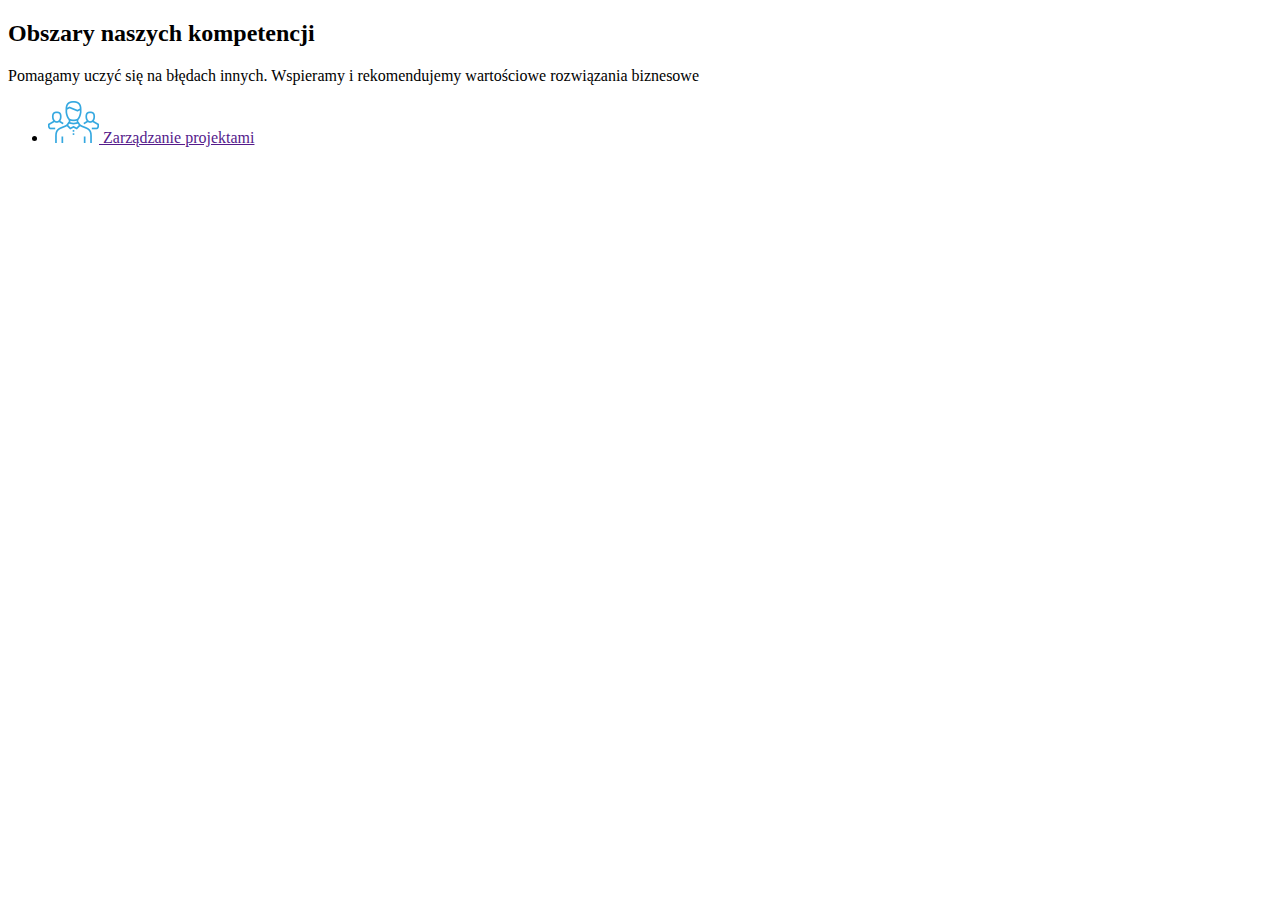
==== index.html @ 122dd354 "initial commit with most of the assets" ====
<!DOCTYPE html>
<html lang="en">
<head>
    <meta charset="UTF-8">
    <meta http-equiv="X-UA-Compatible" content="IE=edge">
    <meta name="viewport" content="width=device-width, initial-scale=1.0">
    <title>Just Idea Task</title>
    <link rel="stylesheet" href="css/main.min.css">
</head>
<body>
<section class="competences">
 <h2 class="competences__header">Obszary naszych kompetencji</h2>
 <p class="competences__sideHeader">Pomagamy uczyć się na błędach innych. Wspieramy i rekomendujemy wartościowe rozwiązania biznesowe</p>

 <div class="competences__gearWheelContainer">
     <ul class="competences__competencesList">
         <li class="competences__competence">
             <a href="" class="competences__link">
                <img src="assets/management.svg" alt="">
                Zarządzanie projektami
             </a>


         </li>
     </ul>
 </div>

</section>
</body>
</html>

<!--


    elipsa border d9dfe4
    elipsa inside f4f7f9
    hind, roboto,
 -->
---- css/main.min.css ----
/* No CSS *//*# sourceMappingURL=main.min.css.map */
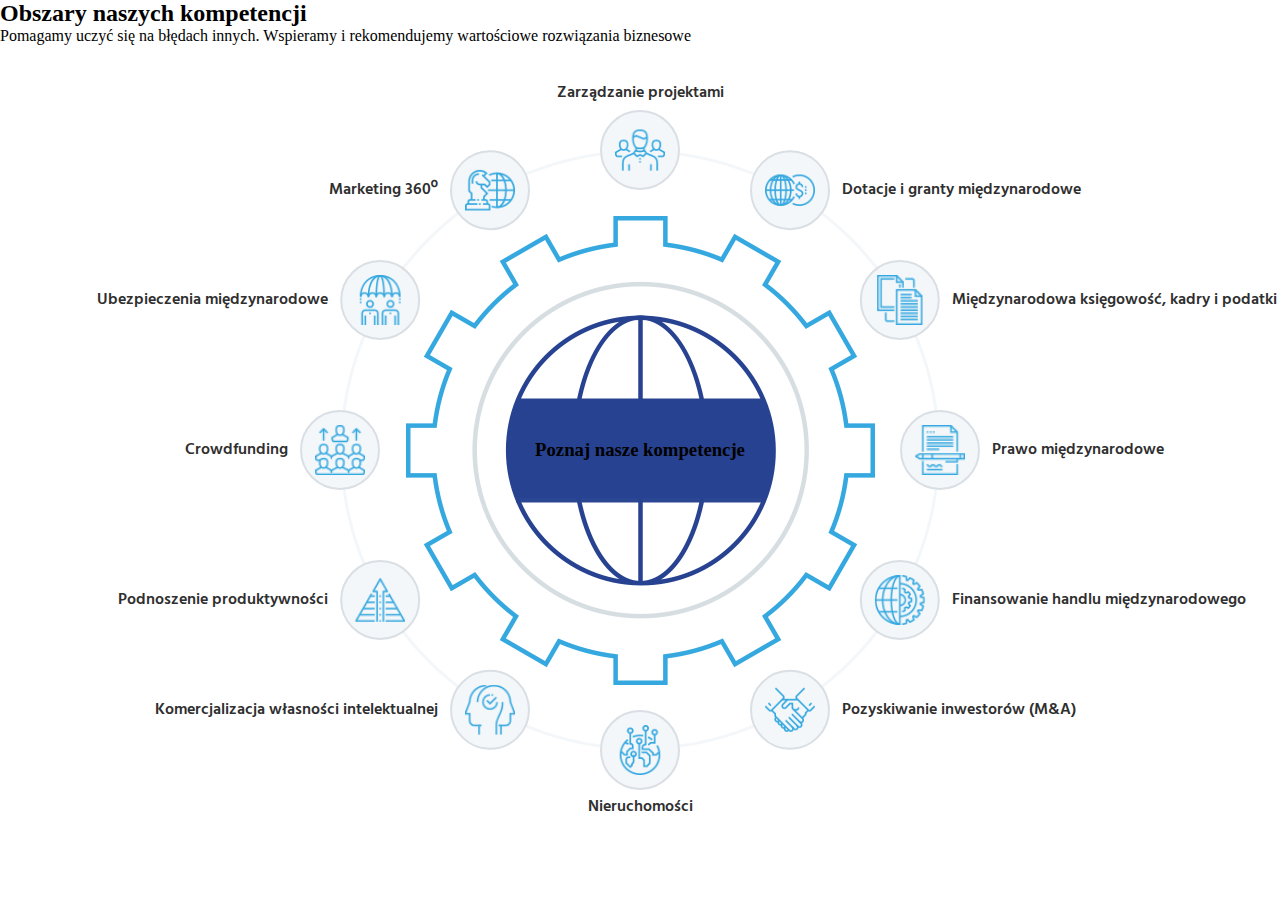
==== commit 3b5f940f: "gearwheel mixin works correct" ====
--- a/index.html
+++ b/index.html
@@ -6,6 +6,8 @@
     <meta name="viewport" content="width=device-width, initial-scale=1.0">
     <title>Just Idea Task</title>
     <link rel="stylesheet" href="css/main.min.css">
+    <link rel="preconnect" href="https://fonts.gstatic.com">
+    <link href="https://fonts.googleapis.com/css2?family=Hind:wght@600&family=Roboto:ital@1&display=swap" rel="stylesheet">
 </head>
 <body>
 <section class="competences">
@@ -13,26 +15,84 @@
  <p class="competences__sideHeader">Pomagamy uczyć się na błędach innych. Wspieramy i rekomendujemy wartościowe rozwiązania biznesowe</p>
 
  <div class="competences__gearWheelContainer">
+     <h3 class="competences__insideHeader">Poznaj nasze kompetencje</h3>
      <ul class="competences__competencesList">
-         <li class="competences__competence">
+
+         <li class="competences__competence competences__competence--1">
              <a href="" class="competences__link">
-                <img src="assets/management.svg" alt="">
-                Zarządzanie projektami
-             </a>
-
-
+               <div class="competences__iconCircle"> <img src="assets/laws.svg" alt=""></div>
+               <p class='competences__linkText' >Prawo międzynarodowe</p>
+            </a>
          </li>
+         <li class="competences__competence competences__competence--2">
+             <a href="" class="competences__link">
+              <div class="competences__iconCircle">  <img src="assets/financing.svg" alt=""></div>
+              <p class='competences__linkText' >Finansowanie handlu międzynarodowego</p>
+            </a>
+         </li>
+         <li class="competences__competence competences__competence--3">
+             <a href="" class="competences__link">
+               <div class="competences__iconCircle"> <img src="assets/investors.svg" alt=""></div>
+               <p class='competences__linkText' >Pozyskiwanie inwestorów (M&A)</p>
+            </a>
+         </li>
+         <li class="competences__competence competences__competence--4">
+             <a href="" class="competences__link">
+               <div class="competences__iconCircle"> <img src="assets/realEstate.svg" alt=""></div>
+               <p class='competences__linkText' >Nieruchomości</p>
+            </a>
+         </li>
+         <li class="competences__competence competences__competence--5">
+             <a href="" class="competences__link">
+               <div class="competences__iconCircle"> <img src="assets/intelectualProperty.svg" alt=""></div>
+               <p class='competences__linkText' >Komercjalizacja własności intelektualnej</p>
+            </a>
+         </li>
+         <li class="competences__competence competences__competence--6">
+             <a href="" class="competences__link">
+               <div class="competences__iconCircle"> <img src="assets/productivity.svg" alt=""></div>
+               <p class='competences__linkText' >Podnoszenie produktywności</p>
+            </a>
+         </li>
+         <li class="competences__competence competences__competence--7">
+             <a href="" class="competences__link">
+               <div class="competences__iconCircle"> <img src="assets/crowdfundin.svg" alt=""></div>
+               <p class='competences__linkText' >Crowdfunding</p>
+            </a>
+         </li>
+         <li class="competences__competence competences__competence--8">
+             <a href="" class="competences__link">
+               <div class="competences__iconCircle"> <img src="assets/insurances.svg" alt=""></div>
+               <p class='competences__linkText' >Ubezpieczenia międzynarodowe</p>
+            </a>
+         </li>
+         <li class="competences__competence competences__competence--9">
+             <a href="" class="competences__link">
+               <div class="competences__iconCircle"> <img src="assets/marketing.svg" alt=""></div>
+               <p class='competences__linkText' >Marketing 360º</p>
+            </a>
+         </li>
+         <li class="competences__competence competences__competence--10">
+            <a href="" class="competences__link">
+               <div class="competences__iconCircle">  <img src="assets/management.svg" alt=""></div>
+               <p class='competences__linkText' >Zarządzanie projektami</p>
+           </a>
+        </li>
+        <li class="competences__competence competences__competence--11">
+            <a href="" class="competences__link">
+              <div class="competences__iconCircle"> <img src="assets/grants.svg" alt=""></div>
+              <p class='competences__linkText' >Dotacje i granty międzynarodowe</p>
+           </a>
+        </li>
+        <li class="competences__competence competences__competence--12">
+            <a href="" class="competences__link">
+              <div class="competences__iconCircle"> <img src="assets/bookkeeping.svg" alt=""></div>
+              <p class='competences__linkText' >Międzynarodowa księgowość, kadry i podatki</p>
+           </a>
+        </li>
      </ul>
  </div>
-
 </section>
 </body>
 </html>
 
-<!--
-
-
-    elipsa border d9dfe4
-    elipsa inside f4f7f9
-    hind, roboto,
- -->--- a/css/main.min.css
+++ b/css/main.min.css
@@ -1 +1,2 @@
-/* No CSS *//*# sourceMappingURL=main.min.css.map */+*,*::after,*::before{-webkit-box-sizing:border-box;box-sizing:border-box;margin:0;padding:0;border:0}body{width:100vw}section{width:100%}.competences{position:relative;height:100vh}.competences__gearWheelContainer{background-image:url("/assets/gearwheel.svg");background-repeat:no-repeat;background-position:center;position:absolute;top:50%;left:50%;-webkit-transform:translate(-50%, -50%);transform:translate(-50%, -50%);height:600px;width:600px}.competences__gearWheelContainer>*{position:absolute;top:50%;left:50%;-webkit-transform:translate(-50%, -50%);transform:translate(-50%, -50%)}.competences__competencesList{border-radius:50%;list-style-type:none;position:relative;width:600px;height:600px;padding:0;border-radius:50%;list-style:none;border:3px solid #f4f7f9}.competences__competencesList>.competences__competence{display:block;position:absolute;top:50%;left:50%;width:80px;height:80px;margin:-40px}.competences__competencesList>.competences__competence--1{-webkit-transform:rotate(0deg) translate(300px) rotate(0deg);transform:rotate(0deg) translate(300px) rotate(0deg)}.competences__competencesList>.competences__competence--2{-webkit-transform:rotate(30deg) translate(300px) rotate(-30deg);transform:rotate(30deg) translate(300px) rotate(-30deg)}.competences__competencesList>.competences__competence--3{-webkit-transform:rotate(60deg) translate(300px) rotate(-60deg);transform:rotate(60deg) translate(300px) rotate(-60deg)}.competences__competencesList>.competences__competence--4{-webkit-transform:rotate(90deg) translate(300px) rotate(-90deg);transform:rotate(90deg) translate(300px) rotate(-90deg)}.competences__competencesList>.competences__competence--5{-webkit-transform:rotate(120deg) translate(300px) rotate(-120deg);transform:rotate(120deg) translate(300px) rotate(-120deg)}.competences__competencesList>.competences__competence--6{-webkit-transform:rotate(150deg) translate(300px) rotate(-150deg);transform:rotate(150deg) translate(300px) rotate(-150deg)}.competences__competencesList>.competences__competence--7{-webkit-transform:rotate(180deg) translate(300px) rotate(-180deg);transform:rotate(180deg) translate(300px) rotate(-180deg)}.competences__competencesList>.competences__competence--8{-webkit-transform:rotate(210deg) translate(300px) rotate(-210deg);transform:rotate(210deg) translate(300px) rotate(-210deg)}.competences__competencesList>.competences__competence--9{-webkit-transform:rotate(240deg) translate(300px) rotate(-240deg);transform:rotate(240deg) translate(300px) rotate(-240deg)}.competences__competencesList>.competences__competence--10{-webkit-transform:rotate(270deg) translate(300px) rotate(-270deg);transform:rotate(270deg) translate(300px) rotate(-270deg)}.competences__competencesList>.competences__competence--11{-webkit-transform:rotate(300deg) translate(300px) rotate(-300deg);transform:rotate(300deg) translate(300px) rotate(-300deg)}.competences__competencesList>.competences__competence--12{-webkit-transform:rotate(330deg) translate(300px) rotate(-330deg);transform:rotate(330deg) translate(300px) rotate(-330deg)}.competences__competencesList li{display:block;-webkit-transition:0.15s;transition:0.15s}.competences__competence--10>a>p{position:absolute;top:-30px;width:200px;left:50%;-webkit-transform:translateX(-50%);transform:translateX(-50%);text-align:center}.competences__competence--11>a>p,.competences__competence--12>a>p,.competences__competence--1>a>p,.competences__competence--2>a>p,.competences__competence--3>a>p{position:absolute;top:50%;-webkit-transform:translate(100%, -50%);transform:translate(100%, -50%);right:-15%;width:500px;text-align:left}.competences__competence--4>a>p{position:absolute;bottom:-30px;width:200px;left:50%;-webkit-transform:translateX(-50%);transform:translateX(-50%);text-align:center}.competences__competence--5>a>p,.competences__competence--6>a>p,.competences__competence--7>a>p,.competences__competence--8>a>p,.competences__competence--9>a>p{position:absolute;top:50%;-webkit-transform:translate(-100%, -50%);transform:translate(-100%, -50%);left:-15%;width:500px;text-align:right}.competences__link{position:relative;display:block;text-decoration:none}.competences__link>p{font-family:"Hind", sans-serif;font-weight:600;color:#2f2f2f}.competences__iconCircle{-ms-flex-negative:0;flex-shrink:0;background-color:#f4f7f9;border:2px solid #d9dfe4;border-radius:50%;height:80px;width:80px;display:-webkit-box;display:-ms-flexbox;display:flex;-webkit-box-pack:center;-ms-flex-pack:center;justify-content:center;-webkit-box-align:center;-ms-flex-align:center;align-items:center}.competences__iconCircle>img{width:65%;height:65%}
+/*# sourceMappingURL=main.min.css.map */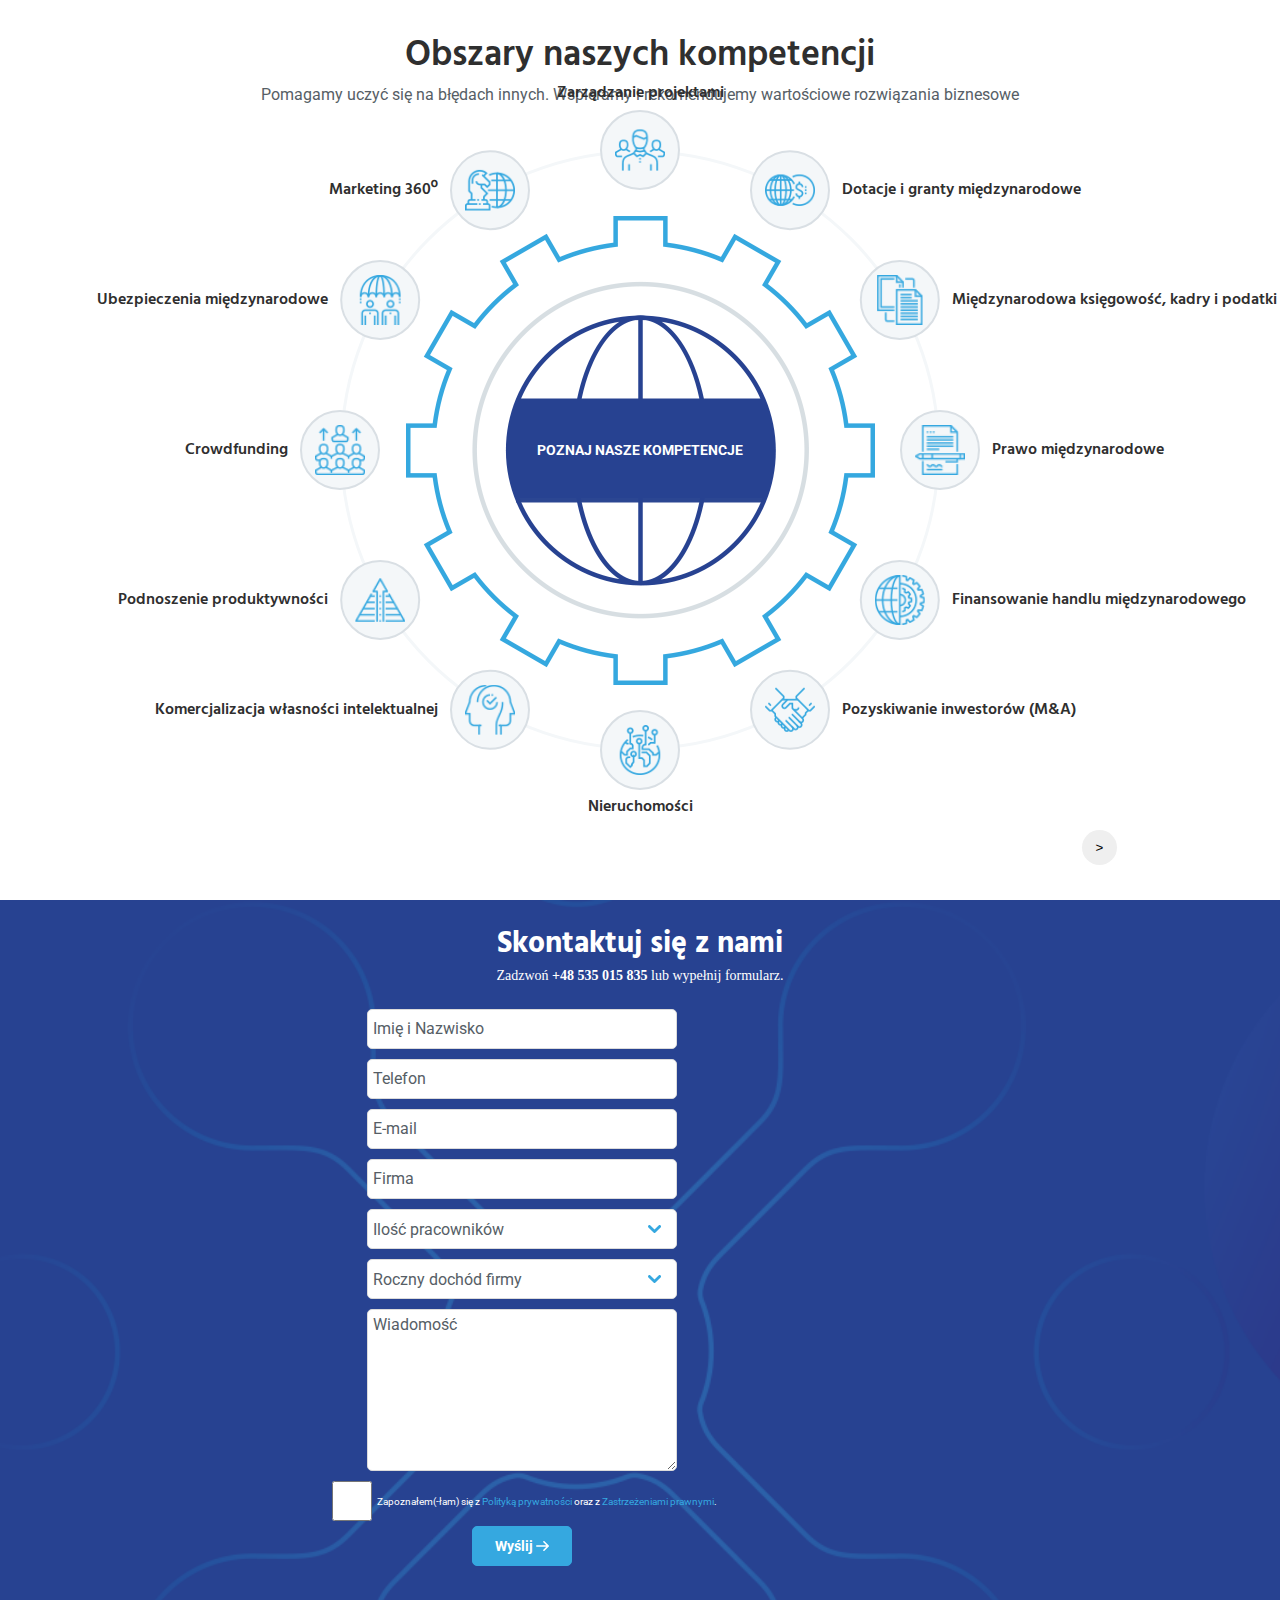
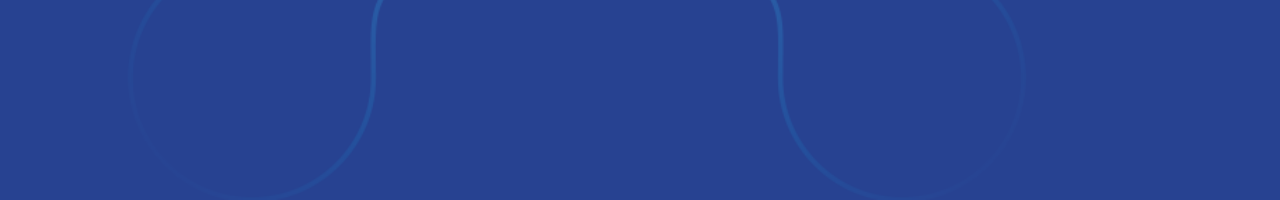
==== commit 06f7a7a0: "form html and first styles" ====
--- a/index.html
+++ b/index.html
@@ -7,7 +7,7 @@
     <title>Just Idea Task</title>
     <link rel="stylesheet" href="css/main.min.css">
     <link rel="preconnect" href="https://fonts.gstatic.com">
-    <link href="https://fonts.googleapis.com/css2?family=Hind:wght@600&family=Roboto:ital@1&display=swap" rel="stylesheet">
+    <link href="https://fonts.googleapis.com/css2?family=Hind:wght@600&family=Roboto:wght@400;700&display=swap" rel="stylesheet">
 </head>
 <body>
 <section class="competences">
@@ -92,7 +92,57 @@
         </li>
      </ul>
  </div>
+ <button class="competences__spinBtn">
+    >
+ </button>
 </section>
+<section class="contact">
+    <h2 class="contact__header">Skontaktuj się z nami</h2>
+    <p class="contact__sideHeader">Zadzwoń <span>+48 535 015 835</span> lub wypełnij formularz.</p>
+    <form action="submit" class="contact__form">
+        <div class="contact__formField">
+            <label for="name"></label>
+            <input type="text" id='name' name='name' placeholder='Imię i Nazwisko'>
+        </div>
+        <div class="contact__formField">
+            <label for="number"></label>
+            <input type="tel" id='number' name='number' placeholder='Telefon'>
+        </div>
+        <div class="contact__formField">
+            <label for="email"></label>
+            <input type="email" id='email' name='email' placeholder='E-mail'>
+        </div>
+        <div class="contact__formField">
+            <label for="company"></label>
+            <input type="text" id='company' name='company' placeholder='Firma'>
+        </div>
+        <div class="contact__formField">
+            <label for="workers"></label>
+           <select name="workers" id="workers" >
+            <option value="" disabled selected>Ilość pracowników</option>
+               <option value="1">1</option>
+           </select>
+        </div>
+        <div class="contact__formField">
+            <label for="income"></label>
+            <select name="income" id="income" >
+                <option value="" disabled selected>Roczny dochód firmy</option>
+                <option value="100000">100 000tys</option>
+            </select>
+        </div>
+        <div class="contact__formField">
+            <label for="message"></label>
+            <textarea name="message" id="message" cols="30" rows="10" placeholder="Wiadomość"></textarea>
+        </div>
+        <div class="contact__formField">
+            <input name='rules' id='rules' type="checkbox" class="contact__checkbox">
+            <label class='contact__checkboxLabel'for="rules">Zapoznałem(-łam) się z <a href="#" class="contact__link">Polityką prywatności</a> oraz z <a href="#" class="contact__link">Zastrzeżeniami prawnymi</a>.</label>
+        </div>
+        <button class="contact__btn">Wyślij <img src="/assets/arrow.svg" alt=""></button>
+    </form>
+
+</section>
+<script src="main.js"></script>
 </body>
 </html>
 
--- a/css/main.min.css
+++ b/css/main.min.css
@@ -1,2 +1,2 @@
-*,*::after,*::before{-webkit-box-sizing:border-box;box-sizing:border-box;margin:0;padding:0;border:0}body{width:100vw}section{width:100%}.competences{position:relative;height:100vh}.competences__gearWheelContainer{background-image:url("/assets/gearwheel.svg");background-repeat:no-repeat;background-position:center;position:absolute;top:50%;left:50%;-webkit-transform:translate(-50%, -50%);transform:translate(-50%, -50%);height:600px;width:600px}.competences__gearWheelContainer>*{position:absolute;top:50%;left:50%;-webkit-transform:translate(-50%, -50%);transform:translate(-50%, -50%)}.competences__competencesList{border-radius:50%;list-style-type:none;position:relative;width:600px;height:600px;padding:0;border-radius:50%;list-style:none;border:3px solid #f4f7f9}.competences__competencesList>.competences__competence{display:block;position:absolute;top:50%;left:50%;width:80px;height:80px;margin:-40px}.competences__competencesList>.competences__competence--1{-webkit-transform:rotate(0deg) translate(300px) rotate(0deg);transform:rotate(0deg) translate(300px) rotate(0deg)}.competences__competencesList>.competences__competence--2{-webkit-transform:rotate(30deg) translate(300px) rotate(-30deg);transform:rotate(30deg) translate(300px) rotate(-30deg)}.competences__competencesList>.competences__competence--3{-webkit-transform:rotate(60deg) translate(300px) rotate(-60deg);transform:rotate(60deg) translate(300px) rotate(-60deg)}.competences__competencesList>.competences__competence--4{-webkit-transform:rotate(90deg) translate(300px) rotate(-90deg);transform:rotate(90deg) translate(300px) rotate(-90deg)}.competences__competencesList>.competences__competence--5{-webkit-transform:rotate(120deg) translate(300px) rotate(-120deg);transform:rotate(120deg) translate(300px) rotate(-120deg)}.competences__competencesList>.competences__competence--6{-webkit-transform:rotate(150deg) translate(300px) rotate(-150deg);transform:rotate(150deg) translate(300px) rotate(-150deg)}.competences__competencesList>.competences__competence--7{-webkit-transform:rotate(180deg) translate(300px) rotate(-180deg);transform:rotate(180deg) translate(300px) rotate(-180deg)}.competences__competencesList>.competences__competence--8{-webkit-transform:rotate(210deg) translate(300px) rotate(-210deg);transform:rotate(210deg) translate(300px) rotate(-210deg)}.competences__competencesList>.competences__competence--9{-webkit-transform:rotate(240deg) translate(300px) rotate(-240deg);transform:rotate(240deg) translate(300px) rotate(-240deg)}.competences__competencesList>.competences__competence--10{-webkit-transform:rotate(270deg) translate(300px) rotate(-270deg);transform:rotate(270deg) translate(300px) rotate(-270deg)}.competences__competencesList>.competences__competence--11{-webkit-transform:rotate(300deg) translate(300px) rotate(-300deg);transform:rotate(300deg) translate(300px) rotate(-300deg)}.competences__competencesList>.competences__competence--12{-webkit-transform:rotate(330deg) translate(300px) rotate(-330deg);transform:rotate(330deg) translate(300px) rotate(-330deg)}.competences__competencesList li{display:block;-webkit-transition:0.15s;transition:0.15s}.competences__competence--10>a>p{position:absolute;top:-30px;width:200px;left:50%;-webkit-transform:translateX(-50%);transform:translateX(-50%);text-align:center}.competences__competence--11>a>p,.competences__competence--12>a>p,.competences__competence--1>a>p,.competences__competence--2>a>p,.competences__competence--3>a>p{position:absolute;top:50%;-webkit-transform:translate(100%, -50%);transform:translate(100%, -50%);right:-15%;width:500px;text-align:left}.competences__competence--4>a>p{position:absolute;bottom:-30px;width:200px;left:50%;-webkit-transform:translateX(-50%);transform:translateX(-50%);text-align:center}.competences__competence--5>a>p,.competences__competence--6>a>p,.competences__competence--7>a>p,.competences__competence--8>a>p,.competences__competence--9>a>p{position:absolute;top:50%;-webkit-transform:translate(-100%, -50%);transform:translate(-100%, -50%);left:-15%;width:500px;text-align:right}.competences__link{position:relative;display:block;text-decoration:none}.competences__link>p{font-family:"Hind", sans-serif;font-weight:600;color:#2f2f2f}.competences__iconCircle{-ms-flex-negative:0;flex-shrink:0;background-color:#f4f7f9;border:2px solid #d9dfe4;border-radius:50%;height:80px;width:80px;display:-webkit-box;display:-ms-flexbox;display:flex;-webkit-box-pack:center;-ms-flex-pack:center;justify-content:center;-webkit-box-align:center;-ms-flex-align:center;align-items:center}.competences__iconCircle>img{width:65%;height:65%}
+*,*::after,*::before{-webkit-box-sizing:border-box;box-sizing:border-box;margin:0;padding:0;border:0}body{width:100vw}section{width:100%}.contact{min-height:100vh;width:100vw;background-image:url("/assets/bg.png");background-position:center;background-repeat:no-repeat;background-size:auto 100%;padding:20px 10px}.contact__header{text-align:center;font-family:"Hind", sans-serif;font-size:30px;color:#fff}.contact__sideHeader{color:white;text-align:center;font-size:14px;margin-bottom:20px}.contact__sideHeader span{font-weight:700}.contact__form{width:100%;max-width:1024px;display:-webkit-box;display:-ms-flexbox;display:flex;-webkit-box-orient:vertical;-webkit-box-direction:normal;-ms-flex-direction:column;flex-direction:column;-webkit-box-align:center;-ms-flex-align:center;align-items:center;-webkit-box-pack:center;-ms-flex-pack:center;justify-content:center}.contact__formField{display:-webkit-box;display:-ms-flexbox;display:flex;-webkit-box-align:center;-ms-flex-align:center;align-items:center;-webkit-box-pack:center;-ms-flex-pack:center;justify-content:center;width:90%;padding:5px 0}.contact__formField input,.contact__formField select,.contact__formField textarea{border:1px solid #dbdbdb;border-radius:5px;width:310px;padding:5px}.contact__formField input::-webkit-input-placeholder,.contact__formField select::-webkit-input-placeholder,.contact__formField textarea::-webkit-input-placeholder{font-family:"Roboto", sans-serif;font-size:16px;color:#565e66;opacity:1}.contact__formField input:-ms-input-placeholder,.contact__formField select:-ms-input-placeholder,.contact__formField textarea:-ms-input-placeholder{font-family:"Roboto", sans-serif;font-size:16px;color:#565e66;opacity:1}.contact__formField input::-ms-input-placeholder,.contact__formField select::-ms-input-placeholder,.contact__formField textarea::-ms-input-placeholder{font-family:"Roboto", sans-serif;font-size:16px;color:#565e66;opacity:1}.contact__formField input::placeholder,.contact__formField select::placeholder,.contact__formField textarea::placeholder{font-family:"Roboto", sans-serif;font-size:16px;color:#565e66;opacity:1}.contact__formField input,.contact__formField select{height:40px}.contact__formField select{background:url("/assets/selectArrow.svg") 95% 50% no-repeat,#fff;-webkit-appearance:none;font-family:"Roboto", sans-serif;font-size:16px;color:#565e66}.contact__checkbox{border-radius:5px;border:none;width:50px !important}.contact__checkboxLabel{font-family:"Roboto", sans-serif;font-size:10px;color:#fff}.contact__link{color:#35a8e0;font-family:"Roboto", sans-serif;font-size:10px;text-decoration:none}.contact__btn{background-color:#35a8e0;color:#fff;font-family:"Roboto", sans-serif;font-size:14px;font-weight:700;width:100px;height:40px;border:#35a8e0 solid 1px;border-radius:5px}.competences{position:relative;height:100vh;padding:3vh 0;margin:0 auto;width:1024px}.competences__header{font-family:"Hind", sans-serif;font-weight:600;font-size:36px;color:#2f2f2f;text-align:center;width:100%}.competences__sideHeader{font-family:"Roboto", sans-serif;font-size:16px;color:#565e66;text-align:center;width:100%}.competences__gearWheelContainer{background-image:url("/assets/gearwheel.svg");background-repeat:no-repeat;background-position:center;position:absolute;top:50%;left:50%;-webkit-transform:translate(-50%, -50%);transform:translate(-50%, -50%);height:600px;width:600px}.competences__gearWheelContainer>*{position:absolute;top:50%;left:50%;-webkit-transform:translate(-50%, -50%);transform:translate(-50%, -50%)}.competences__insideHeader{color:#fff;font-family:"Roboto", sans-serif;font-weight:bold;text-transform:uppercase;font-size:14px}.competences__competencesList{border-radius:50%;list-style-type:none;position:relative;width:600px;height:600px;padding:0;border-radius:50%;list-style:none;border:3px solid #f4f7f9}.competences__competencesList>.competences__competence{display:block;position:absolute;top:50%;left:50%;width:80px;height:80px;margin:-40px}.competences__competencesList>.competences__competence--1{-webkit-transform:rotate(0deg) translate(300px) rotate(0deg);transform:rotate(0deg) translate(300px) rotate(0deg)}.competences__competencesList>.competences__competence--2{-webkit-transform:rotate(30deg) translate(300px) rotate(-30deg);transform:rotate(30deg) translate(300px) rotate(-30deg)}.competences__competencesList>.competences__competence--3{-webkit-transform:rotate(60deg) translate(300px) rotate(-60deg);transform:rotate(60deg) translate(300px) rotate(-60deg)}.competences__competencesList>.competences__competence--4{-webkit-transform:rotate(90deg) translate(300px) rotate(-90deg);transform:rotate(90deg) translate(300px) rotate(-90deg)}.competences__competencesList>.competences__competence--5{-webkit-transform:rotate(120deg) translate(300px) rotate(-120deg);transform:rotate(120deg) translate(300px) rotate(-120deg)}.competences__competencesList>.competences__competence--6{-webkit-transform:rotate(150deg) translate(300px) rotate(-150deg);transform:rotate(150deg) translate(300px) rotate(-150deg)}.competences__competencesList>.competences__competence--7{-webkit-transform:rotate(180deg) translate(300px) rotate(-180deg);transform:rotate(180deg) translate(300px) rotate(-180deg)}.competences__competencesList>.competences__competence--8{-webkit-transform:rotate(210deg) translate(300px) rotate(-210deg);transform:rotate(210deg) translate(300px) rotate(-210deg)}.competences__competencesList>.competences__competence--9{-webkit-transform:rotate(240deg) translate(300px) rotate(-240deg);transform:rotate(240deg) translate(300px) rotate(-240deg)}.competences__competencesList>.competences__competence--10{-webkit-transform:rotate(270deg) translate(300px) rotate(-270deg);transform:rotate(270deg) translate(300px) rotate(-270deg)}.competences__competencesList>.competences__competence--11{-webkit-transform:rotate(300deg) translate(300px) rotate(-300deg);transform:rotate(300deg) translate(300px) rotate(-300deg)}.competences__competencesList>.competences__competence--12{-webkit-transform:rotate(330deg) translate(300px) rotate(-330deg);transform:rotate(330deg) translate(300px) rotate(-330deg)}.competences__competencesList li{display:block}.competences__competence{font-size:16px;-webkit-transition:0.5s;transition:0.5s}.competences__competence--10>a>p{position:absolute;top:-30px;width:500px;left:50%;-webkit-transform:translateX(-50%);transform:translateX(-50%);text-align:center}.competences__competence--11>a>p,.competences__competence--12>a>p,.competences__competence--1>a>p,.competences__competence--2>a>p,.competences__competence--3>a>p{position:absolute;top:50%;-webkit-transform:translate(100%, -50%);transform:translate(100%, -50%);right:-15%;width:500px;text-align:left}.competences__competence--4>a>p{position:absolute;bottom:-30px;width:500px;left:50%;-webkit-transform:translateX(-50%);transform:translateX(-50%);text-align:center}.competences__competence--5>a>p,.competences__competence--6>a>p,.competences__competence--7>a>p,.competences__competence--8>a>p,.competences__competence--9>a>p{position:absolute;top:50%;-webkit-transform:translate(-100%, -50%);transform:translate(-100%, -50%);left:-15%;width:500px;text-align:right}.competences__competence:hover{-webkit-filter:brightness(0.92);filter:brightness(0.92)}.competences__link{position:relative;display:block;text-decoration:none}.competences__link>p{font-family:"Hind", sans-serif;font-weight:600;color:#2f2f2f}.competences__iconCircle{-ms-flex-negative:0;flex-shrink:0;background-color:#f4f7f9;border:2px solid #d9dfe4;border-radius:50%;height:80px;width:80px;display:-webkit-box;display:-ms-flexbox;display:flex;-webkit-box-pack:center;-ms-flex-pack:center;justify-content:center;-webkit-box-align:center;-ms-flex-align:center;align-items:center}.competences__iconCircle>img{width:65%;height:65%}.competences__spinBtn{position:absolute;bottom:35px;right:35px;height:35px;width:35px;border-radius:50%}
 /*# sourceMappingURL=main.min.css.map */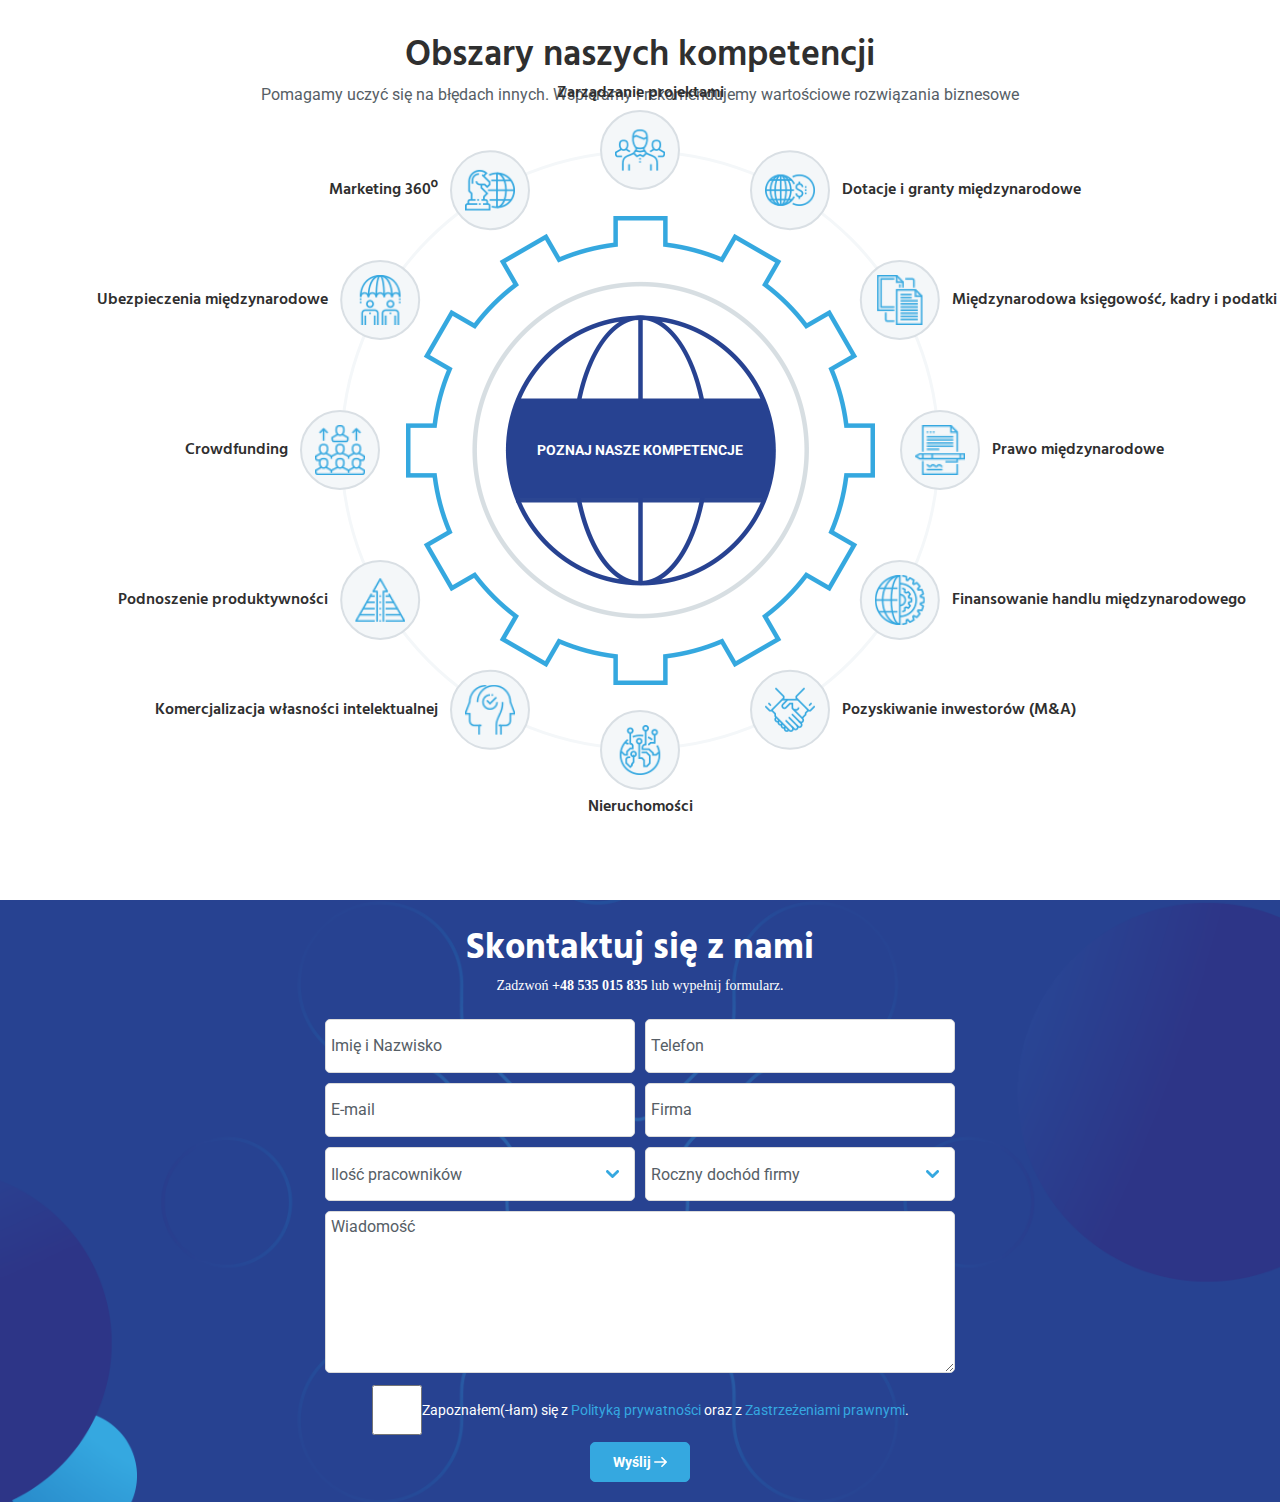
==== commit f43ffcf8: "competences sections comes responsive" ====
--- a/index.html
+++ b/index.html
@@ -92,9 +92,9 @@
         </li>
      </ul>
  </div>
- <button class="competences__spinBtn">
+ <!-- <button class="competences__spinBtn">
     >
- </button>
+ </button> -->
 </section>
 <section class="contact">
     <h2 class="contact__header">Skontaktuj się z nami</h2>
--- a/css/main.min.css
+++ b/css/main.min.css
@@ -1,2 +1,2 @@
-*,*::after,*::before{-webkit-box-sizing:border-box;box-sizing:border-box;margin:0;padding:0;border:0}body{width:100vw}section{width:100%}.contact{min-height:100vh;width:100vw;background-image:url("/assets/bg.png");background-position:center;background-repeat:no-repeat;background-size:auto 100%;padding:20px 10px}.contact__header{text-align:center;font-family:"Hind", sans-serif;font-size:30px;color:#fff}.contact__sideHeader{color:white;text-align:center;font-size:14px;margin-bottom:20px}.contact__sideHeader span{font-weight:700}.contact__form{width:100%;max-width:1024px;display:-webkit-box;display:-ms-flexbox;display:flex;-webkit-box-orient:vertical;-webkit-box-direction:normal;-ms-flex-direction:column;flex-direction:column;-webkit-box-align:center;-ms-flex-align:center;align-items:center;-webkit-box-pack:center;-ms-flex-pack:center;justify-content:center}.contact__formField{display:-webkit-box;display:-ms-flexbox;display:flex;-webkit-box-align:center;-ms-flex-align:center;align-items:center;-webkit-box-pack:center;-ms-flex-pack:center;justify-content:center;width:90%;padding:5px 0}.contact__formField input,.contact__formField select,.contact__formField textarea{border:1px solid #dbdbdb;border-radius:5px;width:310px;padding:5px}.contact__formField input::-webkit-input-placeholder,.contact__formField select::-webkit-input-placeholder,.contact__formField textarea::-webkit-input-placeholder{font-family:"Roboto", sans-serif;font-size:16px;color:#565e66;opacity:1}.contact__formField input:-ms-input-placeholder,.contact__formField select:-ms-input-placeholder,.contact__formField textarea:-ms-input-placeholder{font-family:"Roboto", sans-serif;font-size:16px;color:#565e66;opacity:1}.contact__formField input::-ms-input-placeholder,.contact__formField select::-ms-input-placeholder,.contact__formField textarea::-ms-input-placeholder{font-family:"Roboto", sans-serif;font-size:16px;color:#565e66;opacity:1}.contact__formField input::placeholder,.contact__formField select::placeholder,.contact__formField textarea::placeholder{font-family:"Roboto", sans-serif;font-size:16px;color:#565e66;opacity:1}.contact__formField input,.contact__formField select{height:40px}.contact__formField select{background:url("/assets/selectArrow.svg") 95% 50% no-repeat,#fff;-webkit-appearance:none;font-family:"Roboto", sans-serif;font-size:16px;color:#565e66}.contact__checkbox{border-radius:5px;border:none;width:50px !important}.contact__checkboxLabel{font-family:"Roboto", sans-serif;font-size:10px;color:#fff}.contact__link{color:#35a8e0;font-family:"Roboto", sans-serif;font-size:10px;text-decoration:none}.contact__btn{background-color:#35a8e0;color:#fff;font-family:"Roboto", sans-serif;font-size:14px;font-weight:700;width:100px;height:40px;border:#35a8e0 solid 1px;border-radius:5px}.competences{position:relative;height:100vh;padding:3vh 0;margin:0 auto;width:1024px}.competences__header{font-family:"Hind", sans-serif;font-weight:600;font-size:36px;color:#2f2f2f;text-align:center;width:100%}.competences__sideHeader{font-family:"Roboto", sans-serif;font-size:16px;color:#565e66;text-align:center;width:100%}.competences__gearWheelContainer{background-image:url("/assets/gearwheel.svg");background-repeat:no-repeat;background-position:center;position:absolute;top:50%;left:50%;-webkit-transform:translate(-50%, -50%);transform:translate(-50%, -50%);height:600px;width:600px}.competences__gearWheelContainer>*{position:absolute;top:50%;left:50%;-webkit-transform:translate(-50%, -50%);transform:translate(-50%, -50%)}.competences__insideHeader{color:#fff;font-family:"Roboto", sans-serif;font-weight:bold;text-transform:uppercase;font-size:14px}.competences__competencesList{border-radius:50%;list-style-type:none;position:relative;width:600px;height:600px;padding:0;border-radius:50%;list-style:none;border:3px solid #f4f7f9}.competences__competencesList>.competences__competence{display:block;position:absolute;top:50%;left:50%;width:80px;height:80px;margin:-40px}.competences__competencesList>.competences__competence--1{-webkit-transform:rotate(0deg) translate(300px) rotate(0deg);transform:rotate(0deg) translate(300px) rotate(0deg)}.competences__competencesList>.competences__competence--2{-webkit-transform:rotate(30deg) translate(300px) rotate(-30deg);transform:rotate(30deg) translate(300px) rotate(-30deg)}.competences__competencesList>.competences__competence--3{-webkit-transform:rotate(60deg) translate(300px) rotate(-60deg);transform:rotate(60deg) translate(300px) rotate(-60deg)}.competences__competencesList>.competences__competence--4{-webkit-transform:rotate(90deg) translate(300px) rotate(-90deg);transform:rotate(90deg) translate(300px) rotate(-90deg)}.competences__competencesList>.competences__competence--5{-webkit-transform:rotate(120deg) translate(300px) rotate(-120deg);transform:rotate(120deg) translate(300px) rotate(-120deg)}.competences__competencesList>.competences__competence--6{-webkit-transform:rotate(150deg) translate(300px) rotate(-150deg);transform:rotate(150deg) translate(300px) rotate(-150deg)}.competences__competencesList>.competences__competence--7{-webkit-transform:rotate(180deg) translate(300px) rotate(-180deg);transform:rotate(180deg) translate(300px) rotate(-180deg)}.competences__competencesList>.competences__competence--8{-webkit-transform:rotate(210deg) translate(300px) rotate(-210deg);transform:rotate(210deg) translate(300px) rotate(-210deg)}.competences__competencesList>.competences__competence--9{-webkit-transform:rotate(240deg) translate(300px) rotate(-240deg);transform:rotate(240deg) translate(300px) rotate(-240deg)}.competences__competencesList>.competences__competence--10{-webkit-transform:rotate(270deg) translate(300px) rotate(-270deg);transform:rotate(270deg) translate(300px) rotate(-270deg)}.competences__competencesList>.competences__competence--11{-webkit-transform:rotate(300deg) translate(300px) rotate(-300deg);transform:rotate(300deg) translate(300px) rotate(-300deg)}.competences__competencesList>.competences__competence--12{-webkit-transform:rotate(330deg) translate(300px) rotate(-330deg);transform:rotate(330deg) translate(300px) rotate(-330deg)}.competences__competencesList li{display:block}.competences__competence{font-size:16px;-webkit-transition:0.5s;transition:0.5s}.competences__competence--10>a>p{position:absolute;top:-30px;width:500px;left:50%;-webkit-transform:translateX(-50%);transform:translateX(-50%);text-align:center}.competences__competence--11>a>p,.competences__competence--12>a>p,.competences__competence--1>a>p,.competences__competence--2>a>p,.competences__competence--3>a>p{position:absolute;top:50%;-webkit-transform:translate(100%, -50%);transform:translate(100%, -50%);right:-15%;width:500px;text-align:left}.competences__competence--4>a>p{position:absolute;bottom:-30px;width:500px;left:50%;-webkit-transform:translateX(-50%);transform:translateX(-50%);text-align:center}.competences__competence--5>a>p,.competences__competence--6>a>p,.competences__competence--7>a>p,.competences__competence--8>a>p,.competences__competence--9>a>p{position:absolute;top:50%;-webkit-transform:translate(-100%, -50%);transform:translate(-100%, -50%);left:-15%;width:500px;text-align:right}.competences__competence:hover{-webkit-filter:brightness(0.92);filter:brightness(0.92)}.competences__link{position:relative;display:block;text-decoration:none}.competences__link>p{font-family:"Hind", sans-serif;font-weight:600;color:#2f2f2f}.competences__iconCircle{-ms-flex-negative:0;flex-shrink:0;background-color:#f4f7f9;border:2px solid #d9dfe4;border-radius:50%;height:80px;width:80px;display:-webkit-box;display:-ms-flexbox;display:flex;-webkit-box-pack:center;-ms-flex-pack:center;justify-content:center;-webkit-box-align:center;-ms-flex-align:center;align-items:center}.competences__iconCircle>img{width:65%;height:65%}.competences__spinBtn{position:absolute;bottom:35px;right:35px;height:35px;width:35px;border-radius:50%}
+*,*::after,*::before{-webkit-box-sizing:border-box;box-sizing:border-box;margin:0;padding:0;border:0}html{overflow-x:hidden}body{width:100vw;overflow:hidden}section{width:100%}.contact{width:100vw;background-image:url("/assets/bg.png");background-position:center;background-repeat:no-repeat;background-size:auto 100%;padding:20px 10px}.contact__header{text-align:center;font-family:"Hind", sans-serif;font-size:30px;color:#fff}.contact__sideHeader{color:white;text-align:center;font-size:14px;margin-bottom:20px}.contact__sideHeader span{font-weight:700}.contact__form{width:100%;max-width:700px;display:-webkit-box;display:-ms-flexbox;display:flex;-webkit-box-orient:vertical;-webkit-box-direction:normal;-ms-flex-direction:column;flex-direction:column;-webkit-box-align:center;-ms-flex-align:center;align-items:center;-webkit-box-pack:center;-ms-flex-pack:center;justify-content:center;margin:0 auto}.contact__formField{display:-webkit-box;display:-ms-flexbox;display:flex;-webkit-box-align:center;-ms-flex-align:center;align-items:center;-webkit-box-pack:center;-ms-flex-pack:center;justify-content:center;width:90%;padding:5px 0}.contact__formField input,.contact__formField select,.contact__formField textarea{border:1px solid #dbdbdb;border-radius:5px;width:310px;padding:5px}.contact__formField input::-webkit-input-placeholder,.contact__formField select::-webkit-input-placeholder,.contact__formField textarea::-webkit-input-placeholder{font-family:"Roboto", sans-serif;font-size:16px;color:#565e66;opacity:1}.contact__formField input:-ms-input-placeholder,.contact__formField select:-ms-input-placeholder,.contact__formField textarea:-ms-input-placeholder{font-family:"Roboto", sans-serif;font-size:16px;color:#565e66;opacity:1}.contact__formField input::-ms-input-placeholder,.contact__formField select::-ms-input-placeholder,.contact__formField textarea::-ms-input-placeholder{font-family:"Roboto", sans-serif;font-size:16px;color:#565e66;opacity:1}.contact__formField input::placeholder,.contact__formField select::placeholder,.contact__formField textarea::placeholder{font-family:"Roboto", sans-serif;font-size:16px;color:#565e66;opacity:1}.contact__formField input,.contact__formField select{height:40px}.contact__formField select{background:url("/assets/selectArrow.svg") 95% 50% no-repeat,#fff;-webkit-appearance:none;font-family:"Roboto", sans-serif;font-size:16px;color:#565e66}.contact__checkbox{border-radius:5px;border:none;width:50px !important}.contact__checkboxLabel{font-family:"Roboto", sans-serif;font-size:10px;color:#fff}.contact__link{color:#35a8e0;font-family:"Roboto", sans-serif;font-size:10px;text-decoration:none}.contact__btn{background-color:#35a8e0;color:#fff;font-family:"Roboto", sans-serif;font-size:14px;font-weight:700;width:100px;height:40px;border:#35a8e0 solid 1px;border-radius:5px}@media (orientation: portrait) and (min-width: 768px){.contact__header{font-size:36px}.contact__form{-webkit-box-orient:horizontal;-webkit-box-direction:normal;-ms-flex-direction:row;flex-direction:row;-ms-flex-wrap:wrap;flex-wrap:wrap}.contact__formField{width:auto;margin:0 5px;padding:5px 0}.contact__formField input,.contact__formField select{height:54px}.contact__formField textarea{width:630px}.contact__formField:nth-last-of-type(1){width:100%}.contact__checkboxLabel{font-size:14px}.contact__link{font-size:14px}}@media (orientation: landscape) and (min-width: 700px){.contact__header{font-size:36px}.contact__form{-webkit-box-orient:horizontal;-webkit-box-direction:normal;-ms-flex-direction:row;flex-direction:row;-ms-flex-wrap:wrap;flex-wrap:wrap}.contact__formField{width:auto;margin:0 5px;padding:5px 0}.contact__formField input,.contact__formField select{height:54px}.contact__formField textarea{width:630px}.contact__formField:nth-last-of-type(1){width:100%}.contact__checkboxLabel{font-size:14px}.contact__link{font-size:14px}}.competences{position:relative;height:100vh;padding:3vh 0;margin:0 auto;width:1024px}.competences__header{font-family:"Hind", sans-serif;font-weight:600;font-size:36px;color:#2f2f2f;text-align:center;width:100%}.competences__sideHeader{font-family:"Roboto", sans-serif;font-size:16px;color:#565e66;text-align:center;width:100%}.competences__gearWheelContainer{background-image:url("/assets/gearwheel.svg");background-repeat:no-repeat;background-position:center;position:absolute;top:50%;left:50%;-webkit-transform:translate(-50%, -50%);transform:translate(-50%, -50%);height:600px;width:600px}.competences__gearWheelContainer>*{position:absolute;top:50%;left:50%;-webkit-transform:translate(-50%, -50%);transform:translate(-50%, -50%)}.competences__insideHeader{color:#fff;font-family:"Roboto", sans-serif;font-weight:bold;text-transform:uppercase;font-size:14px}.competences__competencesList{border-radius:50%;list-style-type:none;position:relative;width:600px;height:600px;padding:0;border-radius:50%;list-style:none;border:3px solid #f4f7f9}.competences__competencesList>.competences__competence{display:block;position:absolute;top:50%;left:50%;width:80px;height:80px;margin:-40px}.competences__competencesList>.competences__competence--1{-webkit-transform:rotate(0deg) translate(300px) rotate(0deg);transform:rotate(0deg) translate(300px) rotate(0deg)}.competences__competencesList>.competences__competence--2{-webkit-transform:rotate(30deg) translate(300px) rotate(-30deg);transform:rotate(30deg) translate(300px) rotate(-30deg)}.competences__competencesList>.competences__competence--3{-webkit-transform:rotate(60deg) translate(300px) rotate(-60deg);transform:rotate(60deg) translate(300px) rotate(-60deg)}.competences__competencesList>.competences__competence--4{-webkit-transform:rotate(90deg) translate(300px) rotate(-90deg);transform:rotate(90deg) translate(300px) rotate(-90deg)}.competences__competencesList>.competences__competence--5{-webkit-transform:rotate(120deg) translate(300px) rotate(-120deg);transform:rotate(120deg) translate(300px) rotate(-120deg)}.competences__competencesList>.competences__competence--6{-webkit-transform:rotate(150deg) translate(300px) rotate(-150deg);transform:rotate(150deg) translate(300px) rotate(-150deg)}.competences__competencesList>.competences__competence--7{-webkit-transform:rotate(180deg) translate(300px) rotate(-180deg);transform:rotate(180deg) translate(300px) rotate(-180deg)}.competences__competencesList>.competences__competence--8{-webkit-transform:rotate(210deg) translate(300px) rotate(-210deg);transform:rotate(210deg) translate(300px) rotate(-210deg)}.competences__competencesList>.competences__competence--9{-webkit-transform:rotate(240deg) translate(300px) rotate(-240deg);transform:rotate(240deg) translate(300px) rotate(-240deg)}.competences__competencesList>.competences__competence--10{-webkit-transform:rotate(270deg) translate(300px) rotate(-270deg);transform:rotate(270deg) translate(300px) rotate(-270deg)}.competences__competencesList>.competences__competence--11{-webkit-transform:rotate(300deg) translate(300px) rotate(-300deg);transform:rotate(300deg) translate(300px) rotate(-300deg)}.competences__competencesList>.competences__competence--12{-webkit-transform:rotate(330deg) translate(300px) rotate(-330deg);transform:rotate(330deg) translate(300px) rotate(-330deg)}.competences__competencesList li{display:block}.competences__competence{font-size:16px;-webkit-transition:0.5s;transition:0.5s}.competences__competence--10>a>p{position:absolute;top:-30px;width:500px;left:50%;-webkit-transform:translateX(-50%);transform:translateX(-50%);text-align:center}.competences__competence--11>a>p,.competences__competence--12>a>p,.competences__competence--1>a>p,.competences__competence--2>a>p,.competences__competence--3>a>p{position:absolute;top:50%;-webkit-transform:translate(100%, -50%);transform:translate(100%, -50%);right:-15%;width:500px;text-align:left}.competences__competence--4>a>p{position:absolute;bottom:-30px;width:500px;left:50%;-webkit-transform:translateX(-50%);transform:translateX(-50%);text-align:center}.competences__competence--5>a>p,.competences__competence--6>a>p,.competences__competence--7>a>p,.competences__competence--8>a>p,.competences__competence--9>a>p{position:absolute;top:50%;-webkit-transform:translate(-100%, -50%);transform:translate(-100%, -50%);left:-15%;width:500px;text-align:right}.competences__competence:hover{-webkit-filter:brightness(0.92);filter:brightness(0.92)}.competences__link{position:relative;display:block;text-decoration:none}.competences__link>p{font-family:"Hind", sans-serif;font-weight:600;color:#2f2f2f}.competences__iconCircle{-ms-flex-negative:0;flex-shrink:0;background-color:#f4f7f9;border:2px solid #d9dfe4;border-radius:50%;height:80px;width:80px;display:-webkit-box;display:-ms-flexbox;display:flex;-webkit-box-pack:center;-ms-flex-pack:center;justify-content:center;-webkit-box-align:center;-ms-flex-align:center;align-items:center}.competences__iconCircle>img{width:65%;height:65%}.competences__spinBtn{position:absolute;bottom:35px;right:35px;height:35px;width:35px;border-radius:50%}
 /*# sourceMappingURL=main.min.css.map */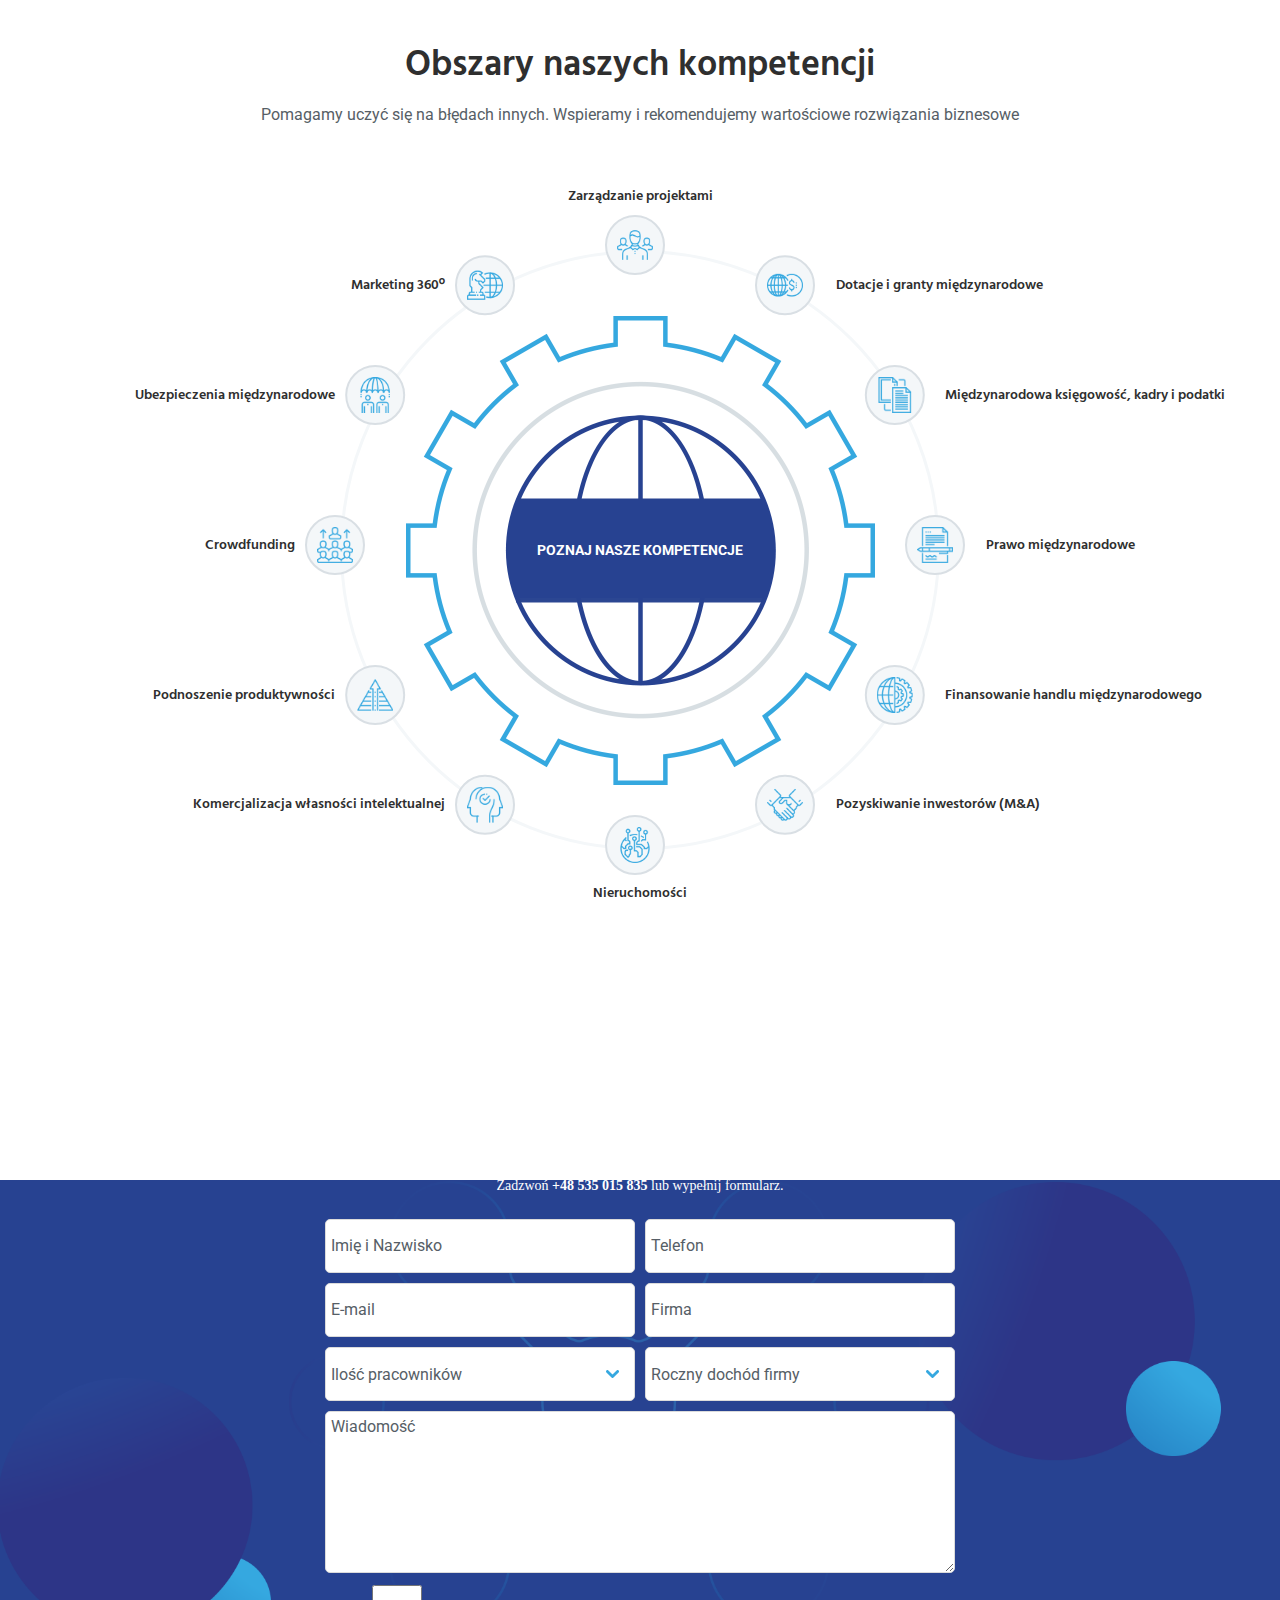
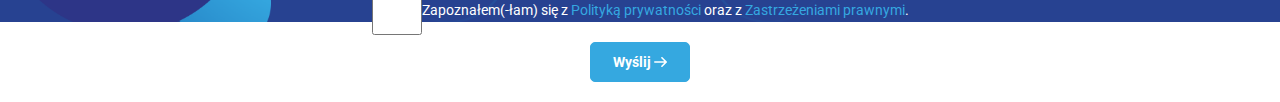
==== commit 3dae21f7: "links are now leading to subPages" ====
--- a/index.html
+++ b/index.html
@@ -19,73 +19,73 @@
      <ul class="competences__competencesList">
 
          <li class="competences__competence competences__competence--1">
-             <a href="" class="competences__link">
+             <a href="/subPage.html" class="competences__link">
                <div class="competences__iconCircle"> <img src="assets/laws.svg" alt=""></div>
                <p class='competences__linkText' >Prawo międzynarodowe</p>
             </a>
          </li>
          <li class="competences__competence competences__competence--2">
-             <a href="" class="competences__link">
+             <a href="/subPage.html" class="competences__link">
               <div class="competences__iconCircle">  <img src="assets/financing.svg" alt=""></div>
               <p class='competences__linkText' >Finansowanie handlu międzynarodowego</p>
             </a>
          </li>
          <li class="competences__competence competences__competence--3">
-             <a href="" class="competences__link">
+             <a href="/subPage.html" class="competences__link">
                <div class="competences__iconCircle"> <img src="assets/investors.svg" alt=""></div>
                <p class='competences__linkText' >Pozyskiwanie inwestorów (M&A)</p>
             </a>
          </li>
          <li class="competences__competence competences__competence--4">
-             <a href="" class="competences__link">
+             <a href="/subPage.html" class="competences__link">
                <div class="competences__iconCircle"> <img src="assets/realEstate.svg" alt=""></div>
                <p class='competences__linkText' >Nieruchomości</p>
             </a>
          </li>
          <li class="competences__competence competences__competence--5">
-             <a href="" class="competences__link">
+             <a href="/subPage.html" class="competences__link">
                <div class="competences__iconCircle"> <img src="assets/intelectualProperty.svg" alt=""></div>
                <p class='competences__linkText' >Komercjalizacja własności intelektualnej</p>
             </a>
          </li>
          <li class="competences__competence competences__competence--6">
-             <a href="" class="competences__link">
+             <a href="/subPage.html" class="competences__link">
                <div class="competences__iconCircle"> <img src="assets/productivity.svg" alt=""></div>
                <p class='competences__linkText' >Podnoszenie produktywności</p>
             </a>
          </li>
          <li class="competences__competence competences__competence--7">
-             <a href="" class="competences__link">
+             <a href="/subPage.html" class="competences__link">
                <div class="competences__iconCircle"> <img src="assets/crowdfundin.svg" alt=""></div>
                <p class='competences__linkText' >Crowdfunding</p>
             </a>
          </li>
          <li class="competences__competence competences__competence--8">
-             <a href="" class="competences__link">
+             <a href="/subPage.html" class="competences__link">
                <div class="competences__iconCircle"> <img src="assets/insurances.svg" alt=""></div>
                <p class='competences__linkText' >Ubezpieczenia międzynarodowe</p>
             </a>
          </li>
          <li class="competences__competence competences__competence--9">
-             <a href="" class="competences__link">
+             <a href="/subPage.html" class="competences__link">
                <div class="competences__iconCircle"> <img src="assets/marketing.svg" alt=""></div>
                <p class='competences__linkText' >Marketing 360º</p>
             </a>
          </li>
          <li class="competences__competence competences__competence--10">
-            <a href="" class="competences__link">
+            <a href="/subPage.html" class="competences__link">
                <div class="competences__iconCircle">  <img src="assets/management.svg" alt=""></div>
                <p class='competences__linkText' >Zarządzanie projektami</p>
            </a>
         </li>
         <li class="competences__competence competences__competence--11">
-            <a href="" class="competences__link">
+            <a href="/subPage.html" class="competences__link">
               <div class="competences__iconCircle"> <img src="assets/grants.svg" alt=""></div>
               <p class='competences__linkText' >Dotacje i granty międzynarodowe</p>
            </a>
         </li>
         <li class="competences__competence competences__competence--12">
-            <a href="" class="competences__link">
+            <a href="/subPage.html" class="competences__link">
               <div class="competences__iconCircle"> <img src="assets/bookkeeping.svg" alt=""></div>
               <p class='competences__linkText' >Międzynarodowa księgowość, kadry i podatki</p>
            </a>
--- a/css/main.min.css
+++ b/css/main.min.css
@@ -1,2 +1,2 @@
-*,*::after,*::before{-webkit-box-sizing:border-box;box-sizing:border-box;margin:0;padding:0;border:0}html{overflow-x:hidden}body{width:100vw;overflow:hidden}section{width:100%}.contact{width:100vw;background-image:url("/assets/bg.png");background-position:center;background-repeat:no-repeat;background-size:auto 100%;padding:20px 10px}.contact__header{text-align:center;font-family:"Hind", sans-serif;font-size:30px;color:#fff}.contact__sideHeader{color:white;text-align:center;font-size:14px;margin-bottom:20px}.contact__sideHeader span{font-weight:700}.contact__form{width:100%;max-width:700px;display:-webkit-box;display:-ms-flexbox;display:flex;-webkit-box-orient:vertical;-webkit-box-direction:normal;-ms-flex-direction:column;flex-direction:column;-webkit-box-align:center;-ms-flex-align:center;align-items:center;-webkit-box-pack:center;-ms-flex-pack:center;justify-content:center;margin:0 auto}.contact__formField{display:-webkit-box;display:-ms-flexbox;display:flex;-webkit-box-align:center;-ms-flex-align:center;align-items:center;-webkit-box-pack:center;-ms-flex-pack:center;justify-content:center;width:90%;padding:5px 0}.contact__formField input,.contact__formField select,.contact__formField textarea{border:1px solid #dbdbdb;border-radius:5px;width:310px;padding:5px}.contact__formField input::-webkit-input-placeholder,.contact__formField select::-webkit-input-placeholder,.contact__formField textarea::-webkit-input-placeholder{font-family:"Roboto", sans-serif;font-size:16px;color:#565e66;opacity:1}.contact__formField input:-ms-input-placeholder,.contact__formField select:-ms-input-placeholder,.contact__formField textarea:-ms-input-placeholder{font-family:"Roboto", sans-serif;font-size:16px;color:#565e66;opacity:1}.contact__formField input::-ms-input-placeholder,.contact__formField select::-ms-input-placeholder,.contact__formField textarea::-ms-input-placeholder{font-family:"Roboto", sans-serif;font-size:16px;color:#565e66;opacity:1}.contact__formField input::placeholder,.contact__formField select::placeholder,.contact__formField textarea::placeholder{font-family:"Roboto", sans-serif;font-size:16px;color:#565e66;opacity:1}.contact__formField input,.contact__formField select{height:40px}.contact__formField select{background:url("/assets/selectArrow.svg") 95% 50% no-repeat,#fff;-webkit-appearance:none;font-family:"Roboto", sans-serif;font-size:16px;color:#565e66}.contact__checkbox{border-radius:5px;border:none;width:50px !important}.contact__checkboxLabel{font-family:"Roboto", sans-serif;font-size:10px;color:#fff}.contact__link{color:#35a8e0;font-family:"Roboto", sans-serif;font-size:10px;text-decoration:none}.contact__btn{background-color:#35a8e0;color:#fff;font-family:"Roboto", sans-serif;font-size:14px;font-weight:700;width:100px;height:40px;border:#35a8e0 solid 1px;border-radius:5px}@media (orientation: portrait) and (min-width: 768px){.contact__header{font-size:36px}.contact__form{-webkit-box-orient:horizontal;-webkit-box-direction:normal;-ms-flex-direction:row;flex-direction:row;-ms-flex-wrap:wrap;flex-wrap:wrap}.contact__formField{width:auto;margin:0 5px;padding:5px 0}.contact__formField input,.contact__formField select{height:54px}.contact__formField textarea{width:630px}.contact__formField:nth-last-of-type(1){width:100%}.contact__checkboxLabel{font-size:14px}.contact__link{font-size:14px}}@media (orientation: landscape) and (min-width: 700px){.contact__header{font-size:36px}.contact__form{-webkit-box-orient:horizontal;-webkit-box-direction:normal;-ms-flex-direction:row;flex-direction:row;-ms-flex-wrap:wrap;flex-wrap:wrap}.contact__formField{width:auto;margin:0 5px;padding:5px 0}.contact__formField input,.contact__formField select{height:54px}.contact__formField textarea{width:630px}.contact__formField:nth-last-of-type(1){width:100%}.contact__checkboxLabel{font-size:14px}.contact__link{font-size:14px}}.competences{position:relative;height:100vh;padding:3vh 0;margin:0 auto;width:1024px}.competences__header{font-family:"Hind", sans-serif;font-weight:600;font-size:36px;color:#2f2f2f;text-align:center;width:100%}.competences__sideHeader{font-family:"Roboto", sans-serif;font-size:16px;color:#565e66;text-align:center;width:100%}.competences__gearWheelContainer{background-image:url("/assets/gearwheel.svg");background-repeat:no-repeat;background-position:center;position:absolute;top:50%;left:50%;-webkit-transform:translate(-50%, -50%);transform:translate(-50%, -50%);height:600px;width:600px}.competences__gearWheelContainer>*{position:absolute;top:50%;left:50%;-webkit-transform:translate(-50%, -50%);transform:translate(-50%, -50%)}.competences__insideHeader{color:#fff;font-family:"Roboto", sans-serif;font-weight:bold;text-transform:uppercase;font-size:14px}.competences__competencesList{border-radius:50%;list-style-type:none;position:relative;width:600px;height:600px;padding:0;border-radius:50%;list-style:none;border:3px solid #f4f7f9}.competences__competencesList>.competences__competence{display:block;position:absolute;top:50%;left:50%;width:80px;height:80px;margin:-40px}.competences__competencesList>.competences__competence--1{-webkit-transform:rotate(0deg) translate(300px) rotate(0deg);transform:rotate(0deg) translate(300px) rotate(0deg)}.competences__competencesList>.competences__competence--2{-webkit-transform:rotate(30deg) translate(300px) rotate(-30deg);transform:rotate(30deg) translate(300px) rotate(-30deg)}.competences__competencesList>.competences__competence--3{-webkit-transform:rotate(60deg) translate(300px) rotate(-60deg);transform:rotate(60deg) translate(300px) rotate(-60deg)}.competences__competencesList>.competences__competence--4{-webkit-transform:rotate(90deg) translate(300px) rotate(-90deg);transform:rotate(90deg) translate(300px) rotate(-90deg)}.competences__competencesList>.competences__competence--5{-webkit-transform:rotate(120deg) translate(300px) rotate(-120deg);transform:rotate(120deg) translate(300px) rotate(-120deg)}.competences__competencesList>.competences__competence--6{-webkit-transform:rotate(150deg) translate(300px) rotate(-150deg);transform:rotate(150deg) translate(300px) rotate(-150deg)}.competences__competencesList>.competences__competence--7{-webkit-transform:rotate(180deg) translate(300px) rotate(-180deg);transform:rotate(180deg) translate(300px) rotate(-180deg)}.competences__competencesList>.competences__competence--8{-webkit-transform:rotate(210deg) translate(300px) rotate(-210deg);transform:rotate(210deg) translate(300px) rotate(-210deg)}.competences__competencesList>.competences__competence--9{-webkit-transform:rotate(240deg) translate(300px) rotate(-240deg);transform:rotate(240deg) translate(300px) rotate(-240deg)}.competences__competencesList>.competences__competence--10{-webkit-transform:rotate(270deg) translate(300px) rotate(-270deg);transform:rotate(270deg) translate(300px) rotate(-270deg)}.competences__competencesList>.competences__competence--11{-webkit-transform:rotate(300deg) translate(300px) rotate(-300deg);transform:rotate(300deg) translate(300px) rotate(-300deg)}.competences__competencesList>.competences__competence--12{-webkit-transform:rotate(330deg) translate(300px) rotate(-330deg);transform:rotate(330deg) translate(300px) rotate(-330deg)}.competences__competencesList li{display:block}.competences__competence{font-size:16px;-webkit-transition:0.5s;transition:0.5s}.competences__competence--10>a>p{position:absolute;top:-30px;width:500px;left:50%;-webkit-transform:translateX(-50%);transform:translateX(-50%);text-align:center}.competences__competence--11>a>p,.competences__competence--12>a>p,.competences__competence--1>a>p,.competences__competence--2>a>p,.competences__competence--3>a>p{position:absolute;top:50%;-webkit-transform:translate(100%, -50%);transform:translate(100%, -50%);right:-15%;width:500px;text-align:left}.competences__competence--4>a>p{position:absolute;bottom:-30px;width:500px;left:50%;-webkit-transform:translateX(-50%);transform:translateX(-50%);text-align:center}.competences__competence--5>a>p,.competences__competence--6>a>p,.competences__competence--7>a>p,.competences__competence--8>a>p,.competences__competence--9>a>p{position:absolute;top:50%;-webkit-transform:translate(-100%, -50%);transform:translate(-100%, -50%);left:-15%;width:500px;text-align:right}.competences__competence:hover{-webkit-filter:brightness(0.92);filter:brightness(0.92)}.competences__link{position:relative;display:block;text-decoration:none}.competences__link>p{font-family:"Hind", sans-serif;font-weight:600;color:#2f2f2f}.competences__iconCircle{-ms-flex-negative:0;flex-shrink:0;background-color:#f4f7f9;border:2px solid #d9dfe4;border-radius:50%;height:80px;width:80px;display:-webkit-box;display:-ms-flexbox;display:flex;-webkit-box-pack:center;-ms-flex-pack:center;justify-content:center;-webkit-box-align:center;-ms-flex-align:center;align-items:center}.competences__iconCircle>img{width:65%;height:65%}.competences__spinBtn{position:absolute;bottom:35px;right:35px;height:35px;width:35px;border-radius:50%}
+*,*::after,*::before{-webkit-box-sizing:border-box;box-sizing:border-box;margin:0;padding:0;border:0}html{overflow-x:hidden}body{width:100vw;overflow:hidden}section{width:100%}.contact{width:100vw;background-image:url("/assets/bg.png");background-position:center;background-repeat:no-repeat;background-size:auto 100%;padding:20px 10px}.contact__header{text-align:center;font-family:"Hind", sans-serif;font-size:30px;color:#fff}.contact__sideHeader{color:white;text-align:center;font-size:14px;margin-bottom:20px}.contact__sideHeader span{font-weight:700}.contact__form{width:100%;max-width:700px;display:-webkit-box;display:-ms-flexbox;display:flex;-webkit-box-orient:vertical;-webkit-box-direction:normal;-ms-flex-direction:column;flex-direction:column;-webkit-box-align:center;-ms-flex-align:center;align-items:center;-webkit-box-pack:center;-ms-flex-pack:center;justify-content:center;margin:0 auto}.contact__formField{display:-webkit-box;display:-ms-flexbox;display:flex;-webkit-box-align:center;-ms-flex-align:center;align-items:center;-webkit-box-pack:center;-ms-flex-pack:center;justify-content:center;width:90%;padding:5px 0}.contact__formField input,.contact__formField select,.contact__formField textarea{border:1px solid #dbdbdb;border-radius:5px;width:310px;padding:5px}.contact__formField input::-webkit-input-placeholder,.contact__formField select::-webkit-input-placeholder,.contact__formField textarea::-webkit-input-placeholder{font-family:"Roboto", sans-serif;font-size:16px;color:#565e66;opacity:1}.contact__formField input:-ms-input-placeholder,.contact__formField select:-ms-input-placeholder,.contact__formField textarea:-ms-input-placeholder{font-family:"Roboto", sans-serif;font-size:16px;color:#565e66;opacity:1}.contact__formField input::-ms-input-placeholder,.contact__formField select::-ms-input-placeholder,.contact__formField textarea::-ms-input-placeholder{font-family:"Roboto", sans-serif;font-size:16px;color:#565e66;opacity:1}.contact__formField input::placeholder,.contact__formField select::placeholder,.contact__formField textarea::placeholder{font-family:"Roboto", sans-serif;font-size:16px;color:#565e66;opacity:1}.contact__formField input,.contact__formField select{height:40px}.contact__formField select{background:url("/assets/selectArrow.svg") 95% 50% no-repeat,#fff;-webkit-appearance:none;font-family:"Roboto", sans-serif;font-size:16px;color:#565e66;cursor:pointer}.contact__checkbox{border-radius:5px;border:none;width:50px !important}.contact__checkboxLabel{font-family:"Roboto", sans-serif;font-size:10px;color:#fff}.contact__link{color:#35a8e0;font-family:"Roboto", sans-serif;font-size:10px;text-decoration:none}.contact__btn{background-color:#35a8e0;color:#fff;font-family:"Roboto", sans-serif;font-size:14px;font-weight:700;width:100px;height:40px;border:#35a8e0 solid 1px;border-radius:5px}@media (orientation: portrait) and (min-width: 768px){.contact__header{font-size:36px}.contact__form{-webkit-box-orient:horizontal;-webkit-box-direction:normal;-ms-flex-direction:row;flex-direction:row;-ms-flex-wrap:wrap;flex-wrap:wrap}.contact__formField{width:auto;margin:0 5px;padding:5px 0}.contact__formField input,.contact__formField select{height:54px}.contact__formField textarea{width:630px}.contact__formField:nth-last-of-type(1){width:100%}.contact__checkboxLabel{font-size:14px}.contact__link{font-size:14px}}@media (orientation: landscape) and (min-width: 700px){.contact__header{font-size:36px}.contact__form{-webkit-box-orient:horizontal;-webkit-box-direction:normal;-ms-flex-direction:row;flex-direction:row;-ms-flex-wrap:wrap;flex-wrap:wrap}.contact__formField{width:auto;margin:0 5px;padding:5px 0}.contact__formField input,.contact__formField select{height:54px}.contact__formField textarea{width:630px}.contact__formField:nth-last-of-type(1){width:100%}.contact__checkboxLabel{font-size:14px}.contact__link{font-size:14px}}@media (orientation: landscape) and (min-width: 1280px){.contact{background-size:100%}}.competences{position:relative;height:auto;padding:3vh 0;margin:0 auto;max-width:1024px}.competences__header{font-family:"Hind", sans-serif;font-weight:600;font-size:20px;color:#2f2f2f;text-align:center;width:100%;margin:10px auto}.competences__sideHeader{font-family:"Roboto", sans-serif;font-size:10px;color:#565e66;text-align:center;width:100%}.competences__gearWheelContainer{width:100vw;padding:5px}.competences__insideHeader{font-family:"Roboto", sans-serif;font-weight:bold;text-transform:uppercase;font-size:14px;text-align:center;padding:10px}.competences__competencesList{list-style-type:none;display:-webkit-box;display:-ms-flexbox;display:flex;-webkit-box-orient:vertical;-webkit-box-direction:normal;-ms-flex-direction:column;flex-direction:column}.competences__competence{font-size:12px;border-bottom:1px solid #ccc;padding:5px}.competences__competence:nth-last-of-type(1){border:none}.competences__competence:hover{-webkit-filter:brightness(0.92);filter:brightness(0.92)}.competences__link{position:relative;display:-webkit-box;display:-ms-flexbox;display:flex;-webkit-box-align:center;-ms-flex-align:center;align-items:center;text-decoration:none}.competences__link>p{font-family:"Hind", sans-serif;font-weight:600;color:#2f2f2f}.competences__iconCircle{-ms-flex-negative:0;flex-shrink:0;background-color:#f4f7f9;border:2px solid #d9dfe4;border-radius:50%;height:40px;width:40px;display:-webkit-box;display:-ms-flexbox;display:flex;-webkit-box-pack:center;-ms-flex-pack:center;justify-content:center;-webkit-box-align:center;-ms-flex-align:center;align-items:center;margin-right:5px}.competences__iconCircle>img{width:65%;height:65%}@media (orientation: portrait) and (min-width: 768px){.competences__header{font-size:36px}.competences__sideHeader{font-size:14px}.competences__iconCircle{height:60px;width:60px;margin-right:5px}.competences__competencesList{width:100%;display:-webkit-box;display:-ms-flexbox;display:flex;-webkit-box-orient:horizontal;-webkit-box-direction:normal;-ms-flex-direction:row;flex-direction:row;-ms-flex-wrap:wrap;flex-wrap:wrap;-webkit-box-pack:center;-ms-flex-pack:center;justify-content:center}.competences__competence{width:49%;font-size:16px;padding:5px}.competences__competence:nth-last-of-type(1){border-bottom:1px solid #ccc}}@media (orientation: landscape){.competences__competencesList{width:100%;display:-webkit-box;display:-ms-flexbox;display:flex;-webkit-box-orient:horizontal;-webkit-box-direction:normal;-ms-flex-direction:row;flex-direction:row;-ms-flex-wrap:wrap;flex-wrap:wrap;-webkit-box-pack:center;-ms-flex-pack:center;justify-content:center}.competences__competence{width:49%}.competences__competence:nth-last-of-type(1){border-bottom:1px solid #ccc}}@media (orientation: landscape) and (min-width: 1024px){.competences{height:1100px}.competences__header{font-size:36px}.competences__sideHeader{font-size:16px}.competences__gearWheelContainer{background-image:url("/assets/gearwheel.svg");background-repeat:no-repeat;background-position:center;position:absolute;top:50%;left:50%;-webkit-transform:translate(-50%, -50%);transform:translate(-50%, -50%);height:600px;width:600px}.competences__gearWheelContainer>*{position:absolute;top:50%;left:50%;-webkit-transform:translate(-50%, -50%);transform:translate(-50%, -50%)}.competences__competencesList{border-radius:50%;list-style-type:none;position:relative;width:600px;height:600px;padding:0;border-radius:50%;list-style:none;border:3px solid #f4f7f9}.competences__competencesList>.competences__competence{display:block;position:absolute;top:50%;left:50%;width:80px;height:80px;margin:-40px}.competences__competencesList>.competences__competence--1{-webkit-transform:rotate(0deg) translate(300px) rotate(0deg);transform:rotate(0deg) translate(300px) rotate(0deg)}.competences__competencesList>.competences__competence--2{-webkit-transform:rotate(30deg) translate(300px) rotate(-30deg);transform:rotate(30deg) translate(300px) rotate(-30deg)}.competences__competencesList>.competences__competence--3{-webkit-transform:rotate(60deg) translate(300px) rotate(-60deg);transform:rotate(60deg) translate(300px) rotate(-60deg)}.competences__competencesList>.competences__competence--4{-webkit-transform:rotate(90deg) translate(300px) rotate(-90deg);transform:rotate(90deg) translate(300px) rotate(-90deg)}.competences__competencesList>.competences__competence--5{-webkit-transform:rotate(120deg) translate(300px) rotate(-120deg);transform:rotate(120deg) translate(300px) rotate(-120deg)}.competences__competencesList>.competences__competence--6{-webkit-transform:rotate(150deg) translate(300px) rotate(-150deg);transform:rotate(150deg) translate(300px) rotate(-150deg)}.competences__competencesList>.competences__competence--7{-webkit-transform:rotate(180deg) translate(300px) rotate(-180deg);transform:rotate(180deg) translate(300px) rotate(-180deg)}.competences__competencesList>.competences__competence--8{-webkit-transform:rotate(210deg) translate(300px) rotate(-210deg);transform:rotate(210deg) translate(300px) rotate(-210deg)}.competences__competencesList>.competences__competence--9{-webkit-transform:rotate(240deg) translate(300px) rotate(-240deg);transform:rotate(240deg) translate(300px) rotate(-240deg)}.competences__competencesList>.competences__competence--10{-webkit-transform:rotate(270deg) translate(300px) rotate(-270deg);transform:rotate(270deg) translate(300px) rotate(-270deg)}.competences__competencesList>.competences__competence--11{-webkit-transform:rotate(300deg) translate(300px) rotate(-300deg);transform:rotate(300deg) translate(300px) rotate(-300deg)}.competences__competencesList>.competences__competence--12{-webkit-transform:rotate(330deg) translate(300px) rotate(-330deg);transform:rotate(330deg) translate(300px) rotate(-330deg)}.competences__competencesList li{display:block}.competences__insideHeader{color:#fff}.competences__competence{font-size:12px;-webkit-transition:0.5s;transition:0.5s;border:none}.competences__competence:nth-last-of-type(1){border:none}.competences__competence--10>a>p{position:absolute;top:-30px;width:150px;left:50%;-webkit-transform:translateX(-50%);transform:translateX(-50%);text-align:center}.competences__competence--11>a>p,.competences__competence--12>a>p,.competences__competence--1>a>p,.competences__competence--2>a>p,.competences__competence--3>a>p{position:absolute;top:50%;-webkit-transform:translate(100%, -50%);transform:translate(100%, -50%);right:-15%;width:150px;text-align:left}.competences__competence--4>a>p{position:absolute;bottom:-30px;width:150px;left:50%;-webkit-transform:translateX(-50%);transform:translateX(-50%);text-align:center}.competences__competence--5>a>p,.competences__competence--6>a>p,.competences__competence--7>a>p,.competences__competence--8>a>p,.competences__competence--9>a>p{position:absolute;top:50%;-webkit-transform:translate(-100%, -50%);transform:translate(-100%, -50%);left:-15%;width:150px;text-align:right}.competences__competence:hover{-webkit-filter:brightness(0.92);filter:brightness(0.92)}.competences__link{position:relative;display:block;text-decoration:none}.competences__iconCircle{height:60px;width:60px}}@media (orientation: portrait) and (min-width: 1024px){.competences{height:1100px}.competences__header{font-size:36px}.competences__sideHeader{font-size:16px}.competences__gearWheelContainer{background-image:url("/assets/gearwheel.svg");background-repeat:no-repeat;background-position:center;position:absolute;top:50%;left:50%;-webkit-transform:translate(-50%, -50%);transform:translate(-50%, -50%);height:600px;width:600px}.competences__gearWheelContainer>*{position:absolute;top:50%;left:50%;-webkit-transform:translate(-50%, -50%);transform:translate(-50%, -50%)}.competences__competencesList{border-radius:50%;list-style-type:none;position:relative;width:600px;height:600px;padding:0;border-radius:50%;list-style:none;border:3px solid #f4f7f9}.competences__competencesList>.competences__competence{display:block;position:absolute;top:50%;left:50%;width:80px;height:80px;margin:-40px}.competences__competencesList>.competences__competence--1{-webkit-transform:rotate(0deg) translate(300px) rotate(0deg);transform:rotate(0deg) translate(300px) rotate(0deg)}.competences__competencesList>.competences__competence--2{-webkit-transform:rotate(30deg) translate(300px) rotate(-30deg);transform:rotate(30deg) translate(300px) rotate(-30deg)}.competences__competencesList>.competences__competence--3{-webkit-transform:rotate(60deg) translate(300px) rotate(-60deg);transform:rotate(60deg) translate(300px) rotate(-60deg)}.competences__competencesList>.competences__competence--4{-webkit-transform:rotate(90deg) translate(300px) rotate(-90deg);transform:rotate(90deg) translate(300px) rotate(-90deg)}.competences__competencesList>.competences__competence--5{-webkit-transform:rotate(120deg) translate(300px) rotate(-120deg);transform:rotate(120deg) translate(300px) rotate(-120deg)}.competences__competencesList>.competences__competence--6{-webkit-transform:rotate(150deg) translate(300px) rotate(-150deg);transform:rotate(150deg) translate(300px) rotate(-150deg)}.competences__competencesList>.competences__competence--7{-webkit-transform:rotate(180deg) translate(300px) rotate(-180deg);transform:rotate(180deg) translate(300px) rotate(-180deg)}.competences__competencesList>.competences__competence--8{-webkit-transform:rotate(210deg) translate(300px) rotate(-210deg);transform:rotate(210deg) translate(300px) rotate(-210deg)}.competences__competencesList>.competences__competence--9{-webkit-transform:rotate(240deg) translate(300px) rotate(-240deg);transform:rotate(240deg) translate(300px) rotate(-240deg)}.competences__competencesList>.competences__competence--10{-webkit-transform:rotate(270deg) translate(300px) rotate(-270deg);transform:rotate(270deg) translate(300px) rotate(-270deg)}.competences__competencesList>.competences__competence--11{-webkit-transform:rotate(300deg) translate(300px) rotate(-300deg);transform:rotate(300deg) translate(300px) rotate(-300deg)}.competences__competencesList>.competences__competence--12{-webkit-transform:rotate(330deg) translate(300px) rotate(-330deg);transform:rotate(330deg) translate(300px) rotate(-330deg)}.competences__competencesList li{display:block}.competences__insideHeader{color:#fff}.competences__competence{font-size:12px;-webkit-transition:0.5s;transition:0.5s;border:none}.competences__competence:nth-last-of-type(1){border:none}.competences__competence--10>a>p{position:absolute;top:-30px;width:150px;left:50%;-webkit-transform:translateX(-50%);transform:translateX(-50%);text-align:center}.competences__competence--11>a>p,.competences__competence--12>a>p,.competences__competence--1>a>p,.competences__competence--2>a>p,.competences__competence--3>a>p{position:absolute;top:50%;-webkit-transform:translate(100%, -50%);transform:translate(100%, -50%);right:-15%;width:150px;text-align:left}.competences__competence--4>a>p{position:absolute;bottom:-30px;width:150px;left:50%;-webkit-transform:translateX(-50%);transform:translateX(-50%);text-align:center}.competences__competence--5>a>p,.competences__competence--6>a>p,.competences__competence--7>a>p,.competences__competence--8>a>p,.competences__competence--9>a>p{position:absolute;top:50%;-webkit-transform:translate(-100%, -50%);transform:translate(-100%, -50%);left:-15%;width:150px;text-align:right}.competences__competence:hover{-webkit-filter:brightness(0.92);filter:brightness(0.92)}.competences__link{position:relative;display:block;text-decoration:none}.competences__iconCircle{height:60px;width:60px}}@media (orientation: landscape) and (min-width: 1280px){.competences__competence{font-size:14px}.competences__competence--10>a>p{width:500px}.competences__competence--11>a>p,.competences__competence--12>a>p,.competences__competence--1>a>p,.competences__competence--2>a>p,.competences__competence--3>a>p{width:500px}.competences__competence--4>a>p{width:500px}.competences__competence--5>a>p,.competences__competence--6>a>p,.competences__competence--7>a>p,.competences__competence--8>a>p,.competences__competence--9>a>p{width:500px}}@media (orientation: landscape) and (min-width: 1366px){.competences__competence{font-size:16px}}
 /*# sourceMappingURL=main.min.css.map */